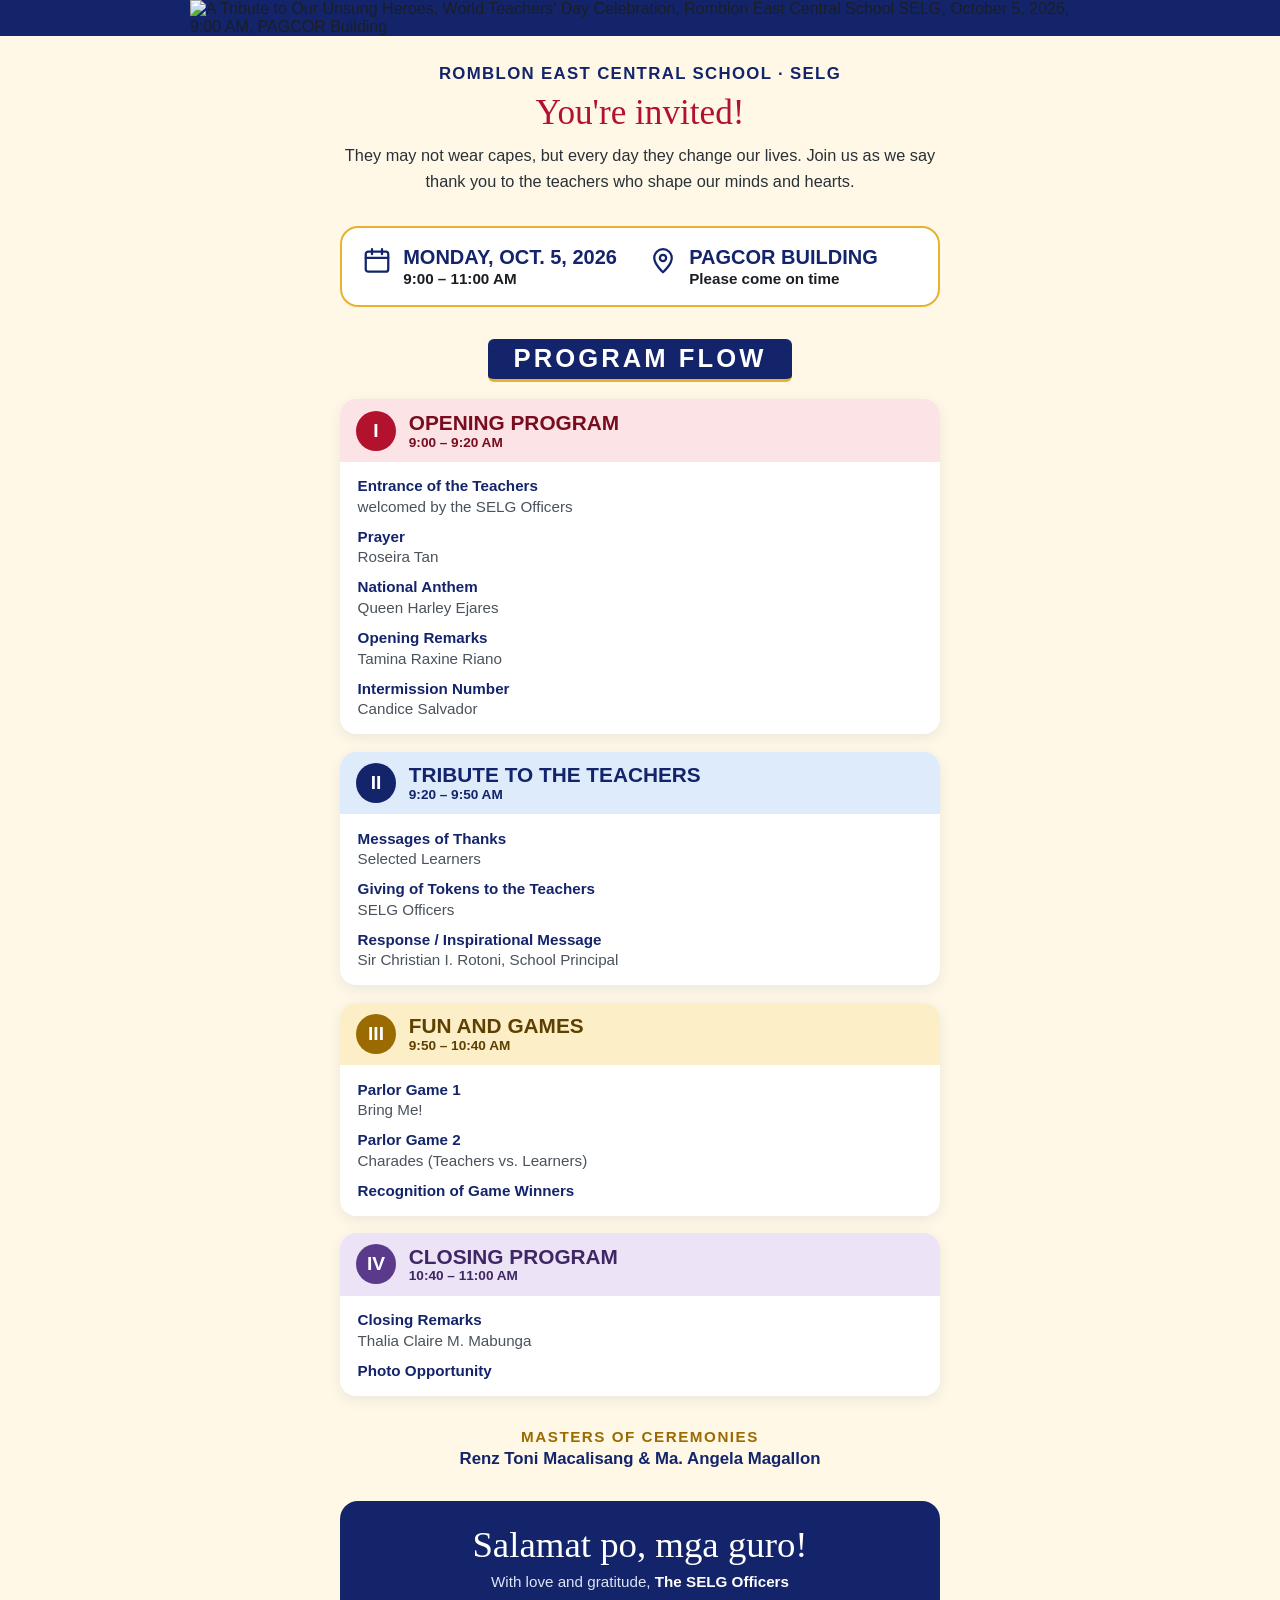
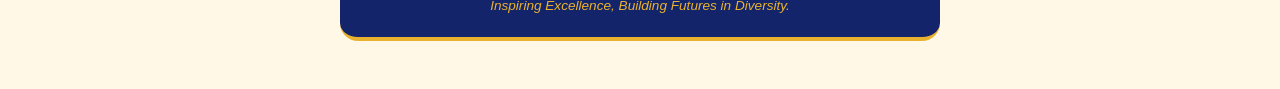
==== index.html @ 0dcb889b "Add files via upload" ====
<!DOCTYPE html>
<html lang="en">
<head>
<meta charset="utf-8">
<meta name="viewport" content="width=device-width, initial-scale=1">
<title>Teachers' Day Online Invitation</title>
<meta name="description" content="World Teachers' Day Celebration – Romblon East Central School SELG, October 5, 2026, 9:00 AM, PAGCOR Building.">
<link rel="preconnect" href="https://fonts.googleapis.com">
<style>/* vietnamese */
@font-face {
  font-family: 'Barlow Condensed';
  font-style: normal;
  font-weight: 600;
  font-display: swap;
  src: url(https://fonts.gstatic.com/s/barlowcondensed/v13/HTxwL3I-JCGChYJ8VI-L6OO_au7B4873z3nWuZEC.woff2) format('woff2');
  unicode-range: U+0102-0103, U+0110-0111, U+0128-0129, U+0168-0169, U+01A0-01A1, U+01AF-01B0, U+0300-0301, U+0303-0304, U+0308-0309, U+0323, U+0329, U+1EA0-1EF9, U+20AB;
}
/* latin-ext */
@font-face {
  font-family: 'Barlow Condensed';
  font-style: normal;
  font-weight: 600;
  font-display: swap;
  src: url(https://fonts.gstatic.com/s/barlowcondensed/v13/HTxwL3I-JCGChYJ8VI-L6OO_au7B4873z3jWuZEC.woff2) format('woff2');
  unicode-range: U+0100-02BA, U+02BD-02C5, U+02C7-02CC, U+02CE-02D7, U+02DD-02FF, U+0304, U+0308, U+0329, U+1D00-1DBF, U+1E00-1E9F, U+1EF2-1EFF, U+2020, U+20A0-20AB, U+20AD-20C0, U+2113, U+2C60-2C7F, U+A720-A7FF;
}
/* latin */
@font-face {
  font-family: 'Barlow Condensed';
  font-style: normal;
  font-weight: 600;
  font-display: swap;
  src: url(https://fonts.gstatic.com/s/barlowcondensed/v13/HTxwL3I-JCGChYJ8VI-L6OO_au7B4873z3bWuQ.woff2) format('woff2');
  unicode-range: U+0000-00FF, U+0131, U+0152-0153, U+02BB-02BC, U+02C6, U+02DA, U+02DC, U+0304, U+0308, U+0329, U+2000-206F, U+20AC, U+2122, U+2191, U+2193, U+2212, U+2215, U+FEFF, U+FFFD;
}
/* vietnamese */
@font-face {
  font-family: 'Barlow Condensed';
  font-style: normal;
  font-weight: 700;
  font-display: swap;
  src: url(https://fonts.gstatic.com/s/barlowcondensed/v13/HTxwL3I-JCGChYJ8VI-L6OO_au7B46r2z3nWuZEC.woff2) format('woff2');
  unicode-range: U+0102-0103, U+0110-0111, U+0128-0129, U+0168-0169, U+01A0-01A1, U+01AF-01B0, U+0300-0301, U+0303-0304, U+0308-0309, U+0323, U+0329, U+1EA0-1EF9, U+20AB;
}
/* latin-ext */
@font-face {
  font-family: 'Barlow Condensed';
  font-style: normal;
  font-weight: 700;
  font-display: swap;
  src: url(https://fonts.gstatic.com/s/barlowcondensed/v13/HTxwL3I-JCGChYJ8VI-L6OO_au7B46r2z3jWuZEC.woff2) format('woff2');
  unicode-range: U+0100-02BA, U+02BD-02C5, U+02C7-02CC, U+02CE-02D7, U+02DD-02FF, U+0304, U+0308, U+0329, U+1D00-1DBF, U+1E00-1E9F, U+1EF2-1EFF, U+2020, U+20A0-20AB, U+20AD-20C0, U+2113, U+2C60-2C7F, U+A720-A7FF;
}
/* latin */
@font-face {
  font-family: 'Barlow Condensed';
  font-style: normal;
  font-weight: 700;
  font-display: swap;
  src: url("assets/fonts/barlow-condensed-latin.woff2") format('woff2');
  unicode-range: U+0000-00FF, U+0131, U+0152-0153, U+02BB-02BC, U+02C6, U+02DA, U+02DC, U+0304, U+0308, U+0329, U+2000-206F, U+20AC, U+2122, U+2191, U+2193, U+2212, U+2215, U+FEFF, U+FFFD;
}
/* vietnamese */
@font-face {
  font-family: 'Dancing Script';
  font-style: normal;
  font-weight: 700;
  font-display: swap;
  src: url(https://fonts.gstatic.com/s/dancingscript/v29/If2cXTr6YS-zF4S-kcSWSVi_sxjsohD9F50Ruu7B1i03Rep8ltA.woff2) format('woff2');
  unicode-range: U+0102-0103, U+0110-0111, U+0128-0129, U+0168-0169, U+01A0-01A1, U+01AF-01B0, U+0300-0301, U+0303-0304, U+0308-0309, U+0323, U+0329, U+1EA0-1EF9, U+20AB;
}
/* latin-ext */
@font-face {
  font-family: 'Dancing Script';
  font-style: normal;
  font-weight: 700;
  font-display: swap;
  src: url(https://fonts.gstatic.com/s/dancingscript/v29/If2cXTr6YS-zF4S-kcSWSVi_sxjsohD9F50Ruu7B1i03ROp8ltA.woff2) format('woff2');
  unicode-range: U+0100-02BA, U+02BD-02C5, U+02C7-02CC, U+02CE-02D7, U+02DD-02FF, U+0304, U+0308, U+0329, U+1D00-1DBF, U+1E00-1E9F, U+1EF2-1EFF, U+2020, U+20A0-20AB, U+20AD-20C0, U+2113, U+2C60-2C7F, U+A720-A7FF;
}
/* latin */
@font-face {
  font-family: 'Dancing Script';
  font-style: normal;
  font-weight: 700;
  font-display: swap;
  src: url("assets/fonts/dancing-script-latin.woff2") format('woff2');
  unicode-range: U+0000-00FF, U+0131, U+0152-0153, U+02BB-02BC, U+02C6, U+02DA, U+02DC, U+0304, U+0308, U+0329, U+2000-206F, U+20AC, U+2122, U+2191, U+2193, U+2212, U+2215, U+FEFF, U+FFFD;
}
/* latin-ext */
@font-face {
  font-family: 'Figtree';
  font-style: normal;
  font-weight: 400;
  font-display: swap;
  src: url("assets/fonts/figtree-latin-ext.woff2") format('woff2');
  unicode-range: U+0100-02BA, U+02BD-02C5, U+02C7-02CC, U+02CE-02D7, U+02DD-02FF, U+0304, U+0308, U+0329, U+1D00-1DBF, U+1E00-1E9F, U+1EF2-1EFF, U+2020, U+20A0-20AB, U+20AD-20C0, U+2113, U+2C60-2C7F, U+A720-A7FF;
}
/* latin */
@font-face {
  font-family: 'Figtree';
  font-style: normal;
  font-weight: 400;
  font-display: swap;
  src: url("assets/fonts/figtree-latin.woff2") format('woff2');
  unicode-range: U+0000-00FF, U+0131, U+0152-0153, U+02BB-02BC, U+02C6, U+02DA, U+02DC, U+0304, U+0308, U+0329, U+2000-206F, U+20AC, U+2122, U+2191, U+2193, U+2212, U+2215, U+FEFF, U+FFFD;
}
/* latin-ext */
@font-face {
  font-family: 'Figtree';
  font-style: normal;
  font-weight: 500;
  font-display: swap;
  src: url("assets/fonts/figtree-latin-ext.woff2") format('woff2');
  unicode-range: U+0100-02BA, U+02BD-02C5, U+02C7-02CC, U+02CE-02D7, U+02DD-02FF, U+0304, U+0308, U+0329, U+1D00-1DBF, U+1E00-1E9F, U+1EF2-1EFF, U+2020, U+20A0-20AB, U+20AD-20C0, U+2113, U+2C60-2C7F, U+A720-A7FF;
}
/* latin */
@font-face {
  font-family: 'Figtree';
  font-style: normal;
  font-weight: 500;
  font-display: swap;
  src: url("assets/fonts/figtree-latin.woff2") format('woff2');
  unicode-range: U+0000-00FF, U+0131, U+0152-0153, U+02BB-02BC, U+02C6, U+02DA, U+02DC, U+0304, U+0308, U+0329, U+2000-206F, U+20AC, U+2122, U+2191, U+2193, U+2212, U+2215, U+FEFF, U+FFFD;
}
/* latin-ext */
@font-face {
  font-family: 'Figtree';
  font-style: normal;
  font-weight: 600;
  font-display: swap;
  src: url("assets/fonts/figtree-latin-ext.woff2") format('woff2');
  unicode-range: U+0100-02BA, U+02BD-02C5, U+02C7-02CC, U+02CE-02D7, U+02DD-02FF, U+0304, U+0308, U+0329, U+1D00-1DBF, U+1E00-1E9F, U+1EF2-1EFF, U+2020, U+20A0-20AB, U+20AD-20C0, U+2113, U+2C60-2C7F, U+A720-A7FF;
}
/* latin */
@font-face {
  font-family: 'Figtree';
  font-style: normal;
  font-weight: 600;
  font-display: swap;
  src: url("assets/fonts/figtree-latin.woff2") format('woff2');
  unicode-range: U+0000-00FF, U+0131, U+0152-0153, U+02BB-02BC, U+02C6, U+02DA, U+02DC, U+0304, U+0308, U+0329, U+2000-206F, U+20AC, U+2122, U+2191, U+2193, U+2212, U+2215, U+FEFF, U+FFFD;
}
/* latin-ext */
@font-face {
  font-family: 'Figtree';
  font-style: normal;
  font-weight: 700;
  font-display: swap;
  src: url("assets/fonts/figtree-latin-ext.woff2") format('woff2');
  unicode-range: U+0100-02BA, U+02BD-02C5, U+02C7-02CC, U+02CE-02D7, U+02DD-02FF, U+0304, U+0308, U+0329, U+1D00-1DBF, U+1E00-1E9F, U+1EF2-1EFF, U+2020, U+20A0-20AB, U+20AD-20C0, U+2113, U+2C60-2C7F, U+A720-A7FF;
}
/* latin */
@font-face {
  font-family: 'Figtree';
  font-style: normal;
  font-weight: 700;
  font-display: swap;
  src: url("assets/fonts/figtree-latin.woff2") format('woff2');
  unicode-range: U+0000-00FF, U+0131, U+0152-0153, U+02BB-02BC, U+02C6, U+02DA, U+02DC, U+0304, U+0308, U+0329, U+2000-206F, U+20AC, U+2122, U+2191, U+2193, U+2212, U+2215, U+FEFF, U+FFFD;
}
</style>
<style>
body{margin:0;background:#FFF8E7}
a{color:#13246B}a:hover{color:#0B1745}
</style>
</head>
<body>
<div style="min-height: 100vh; background: #FFF8E7; font-family: 'Figtree', 'Helvetica Neue', sans-serif; color: #1B1F24">

<div style="background: #13246B">
<img src="assets/invitation.jpg" alt="A Tribute to Our Unsung Heroes, World Teachers' Day Celebration, Romblon East Central School SELG, October 5, 2026, 9:00 AM, PAGCOR Building" style="display: block; width: 100%; max-width: 900px; margin: 0 auto; height: auto">
</div>

<main style="max-width: 600px; margin: 0 auto; padding: 1.75rem 1.25rem 3rem; display: flex; flex-direction: column; gap: 2rem">

<section style="text-align: center; display: flex; flex-direction: column; gap: 0.6rem">
<div style="font-family: 'Barlow Condensed', 'Arial Narrow', sans-serif; font-weight: 700; font-size: 1.05rem; letter-spacing: 0.08em; text-transform: uppercase; color: #13246B">Romblon East Central School · SELG</div>
<div style="font-family: 'Dancing Script', cursive; font-size: 2.2rem; line-height: 1.1; color: #B3122E">You're invited!</div>
<p style="margin: 0; font-size: 1.02rem; line-height: 1.6; color: #2A3038; text-wrap: pretty">They may not wear capes, but every day they change our lives. Join us as we say thank you to the teachers who shape our minds and hearts.</p>
</section>

<section style="background: #FFFFFF; border: 2px solid #E9B22E; border-radius: 18px; padding: 1.1rem 1.25rem; display: grid; grid-template-columns: repeat(2, minmax(0, 1fr)); gap: 1rem">
<div style="display: flex; gap: 0.7rem; align-items: flex-start">
<svg width="30" height="30" viewBox="0 0 24 24" fill="none" stroke="#13246B" stroke-width="1.8" stroke-linecap="round" stroke-linejoin="round" aria-hidden="true" style="flex-shrink: 0"><rect x="3" y="4.5" width="18" height="16" rx="2"></rect><path d="M3 9.5h18M8 2.5v4M16 2.5v4"></path></svg>
<div style="display: flex; flex-direction: column; gap: 0.15rem">
<div style="font-family: 'Barlow Condensed', 'Arial Narrow', sans-serif; font-weight: 700; font-size: 1.25rem; line-height: 1.1; color: #13246B">MONDAY, OCT. 5, 2026</div>
<div style="font-size: 0.95rem; font-weight: 600">9:00 – 11:00 AM</div>
</div>
</div>
<div style="display: flex; gap: 0.7rem; align-items: flex-start">
<svg width="30" height="30" viewBox="0 0 24 24" fill="none" stroke="#13246B" stroke-width="1.8" stroke-linecap="round" stroke-linejoin="round" aria-hidden="true" style="flex-shrink: 0"><path d="M12 21s-7-6.2-7-11.5a7 7 0 0 1 14 0C19 14.8 12 21 12 21z"></path><circle cx="12" cy="9.5" r="2.5"></circle></svg>
<div style="display: flex; flex-direction: column; gap: 0.15rem">
<div style="font-family: 'Barlow Condensed', 'Arial Narrow', sans-serif; font-weight: 700; font-size: 1.25rem; line-height: 1.1; color: #13246B">PAGCOR BUILDING</div>
<div style="font-size: 0.95rem; font-weight: 600">Please come on time</div>
</div>
</div>
</section>

<section style="display: flex; flex-direction: column; gap: 1.1rem">
<div style="align-self: center; background: #13246B; color: #FFFFFF; font-family: 'Barlow Condensed', 'Arial Narrow', sans-serif; font-weight: 700; font-size: 1.6rem; letter-spacing: 0.12em; padding: 0.35rem 1.6rem; border-radius: 6px; border-bottom: 3px solid #E9B22E">PROGRAM FLOW</div>

<div style="background: #FFFFFF; border-radius: 16px; overflow: hidden; box-shadow: 0 4px 14px rgba(19, 36, 107, 0.08)">
<div style="background: #FBE3E6; display: flex; align-items: center; gap: 0.8rem; padding: 0.7rem 1rem">
<div style="width: 40px; height: 40px; border-radius: 50%; background: #B3122E; color: #FFFFFF; display: flex; align-items: center; justify-content: center; font-family: 'Barlow Condensed', 'Arial Narrow', sans-serif; font-weight: 700; font-size: 1.2rem; flex-shrink: 0">I</div>
<div style="display: flex; flex-direction: column">
<div style="font-family: 'Barlow Condensed', 'Arial Narrow', sans-serif; font-weight: 700; font-size: 1.3rem; line-height: 1.1; color: #7A0C1F">OPENING PROGRAM</div>
<div style="font-size: 0.85rem; font-weight: 700; color: #7A0C1F">9:00 – 9:20 AM</div>
</div>
</div>
<div style="padding: 0.9rem 1.1rem; display: flex; flex-direction: column; gap: 0.6rem; font-size: 0.95rem; line-height: 1.35">
<div><strong style="color: #13246B">Entrance of the Teachers</strong><br><span style="color: #4A525C">welcomed by the SELG Officers</span></div>
<div><strong style="color: #13246B">Prayer</strong><br><span style="color: #4A525C">Roseira Tan</span></div>
<div><strong style="color: #13246B">National Anthem</strong><br><span style="color: #4A525C">Queen Harley Ejares</span></div>
<div><strong style="color: #13246B">Opening Remarks</strong><br><span style="color: #4A525C">Tamina Raxine Riano</span></div>
<div><strong style="color: #13246B">Intermission Number</strong><br><span style="color: #4A525C">Candice Salvador</span></div>
</div>
</div>

<div style="background: #FFFFFF; border-radius: 16px; overflow: hidden; box-shadow: 0 4px 14px rgba(19, 36, 107, 0.08)">
<div style="background: #DDEBFA; display: flex; align-items: center; gap: 0.8rem; padding: 0.7rem 1rem">
<div style="width: 40px; height: 40px; border-radius: 50%; background: #13246B; color: #FFFFFF; display: flex; align-items: center; justify-content: center; font-family: 'Barlow Condensed', 'Arial Narrow', sans-serif; font-weight: 700; font-size: 1.2rem; flex-shrink: 0">II</div>
<div style="display: flex; flex-direction: column">
<div style="font-family: 'Barlow Condensed', 'Arial Narrow', sans-serif; font-weight: 700; font-size: 1.3rem; line-height: 1.1; color: #13246B">TRIBUTE TO THE TEACHERS</div>
<div style="font-size: 0.85rem; font-weight: 700; color: #13246B">9:20 – 9:50 AM</div>
</div>
</div>
<div style="padding: 0.9rem 1.1rem; display: flex; flex-direction: column; gap: 0.6rem; font-size: 0.95rem; line-height: 1.35">
<div><strong style="color: #13246B">Messages of Thanks</strong><br><span style="color: #4A525C">Selected Learners</span></div>
<div><strong style="color: #13246B">Giving of Tokens to the Teachers</strong><br><span style="color: #4A525C">SELG Officers</span></div>
<div><strong style="color: #13246B">Response / Inspirational Message</strong><br><span style="color: #4A525C">Sir Christian I. Rotoni, School Principal</span></div>
</div>
</div>

<div style="background: #FFFFFF; border-radius: 16px; overflow: hidden; box-shadow: 0 4px 14px rgba(19, 36, 107, 0.08)">
<div style="background: #FCEFC7; display: flex; align-items: center; gap: 0.8rem; padding: 0.7rem 1rem">
<div style="width: 40px; height: 40px; border-radius: 50%; background: #9A6B00; color: #FFFFFF; display: flex; align-items: center; justify-content: center; font-family: 'Barlow Condensed', 'Arial Narrow', sans-serif; font-weight: 700; font-size: 1.2rem; flex-shrink: 0">III</div>
<div style="display: flex; flex-direction: column">
<div style="font-family: 'Barlow Condensed', 'Arial Narrow', sans-serif; font-weight: 700; font-size: 1.3rem; line-height: 1.1; color: #5E4100">FUN AND GAMES</div>
<div style="font-size: 0.85rem; font-weight: 700; color: #5E4100">9:50 – 10:40 AM</div>
</div>
</div>
<div style="padding: 0.9rem 1.1rem; display: flex; flex-direction: column; gap: 0.6rem; font-size: 0.95rem; line-height: 1.35">
<div><strong style="color: #13246B">Parlor Game 1</strong><br><span style="color: #4A525C">Bring Me!</span></div>
<div><strong style="color: #13246B">Parlor Game 2</strong><br><span style="color: #4A525C">Charades (Teachers vs. Learners)</span></div>
<div><strong style="color: #13246B">Recognition of Game Winners</strong></div>
</div>
</div>

<div style="background: #FFFFFF; border-radius: 16px; overflow: hidden; box-shadow: 0 4px 14px rgba(19, 36, 107, 0.08)">
<div style="background: #ECE3F7; display: flex; align-items: center; gap: 0.8rem; padding: 0.7rem 1rem">
<div style="width: 40px; height: 40px; border-radius: 50%; background: #5B3A8C; color: #FFFFFF; display: flex; align-items: center; justify-content: center; font-family: 'Barlow Condensed', 'Arial Narrow', sans-serif; font-weight: 700; font-size: 1.2rem; flex-shrink: 0">IV</div>
<div style="display: flex; flex-direction: column">
<div style="font-family: 'Barlow Condensed', 'Arial Narrow', sans-serif; font-weight: 700; font-size: 1.3rem; line-height: 1.1; color: #3F2766">CLOSING PROGRAM</div>
<div style="font-size: 0.85rem; font-weight: 700; color: #3F2766">10:40 – 11:00 AM</div>
</div>
</div>
<div style="padding: 0.9rem 1.1rem; display: flex; flex-direction: column; gap: 0.6rem; font-size: 0.95rem; line-height: 1.35">
<div><strong style="color: #13246B">Closing Remarks</strong><br><span style="color: #4A525C">Thalia Claire M. Mabunga</span></div>
<div><strong style="color: #13246B">Photo Opportunity</strong></div>
</div>
</div>
</section>

<section style="text-align: center; display: flex; flex-direction: column; gap: 0.25rem">
<div style="font-family: 'Barlow Condensed', 'Arial Narrow', sans-serif; font-weight: 700; font-size: 0.95rem; letter-spacing: 0.1em; color: #9A6B00">MASTERS OF CEREMONIES</div>
<div style="font-size: 1.05rem; font-weight: 600; color: #13246B">Renz Toni Macalisang &amp; Ma. Angela Magallon</div>
</section>

<footer style="background: #13246B; border-radius: 18px; padding: 1.5rem 1.25rem; text-align: center; display: flex; flex-direction: column; gap: 0.5rem; border-bottom: 4px solid #E9B22E">
<div style="font-family: 'Dancing Script', cursive; font-size: 2.3rem; line-height: 1.1; color: #FFFFFF">Salamat po, mga guro!</div>
<div style="font-size: 0.95rem; color: #DCE4F5">With love and gratitude, <strong style="color: #FFFFFF">The SELG Officers</strong></div>
<div style="font-size: 0.85rem; font-style: italic; color: #E9B22E">Inspiring Excellence, Building Futures in Diversity.</div>
</footer>

</main>
</div>
</body>
</html>
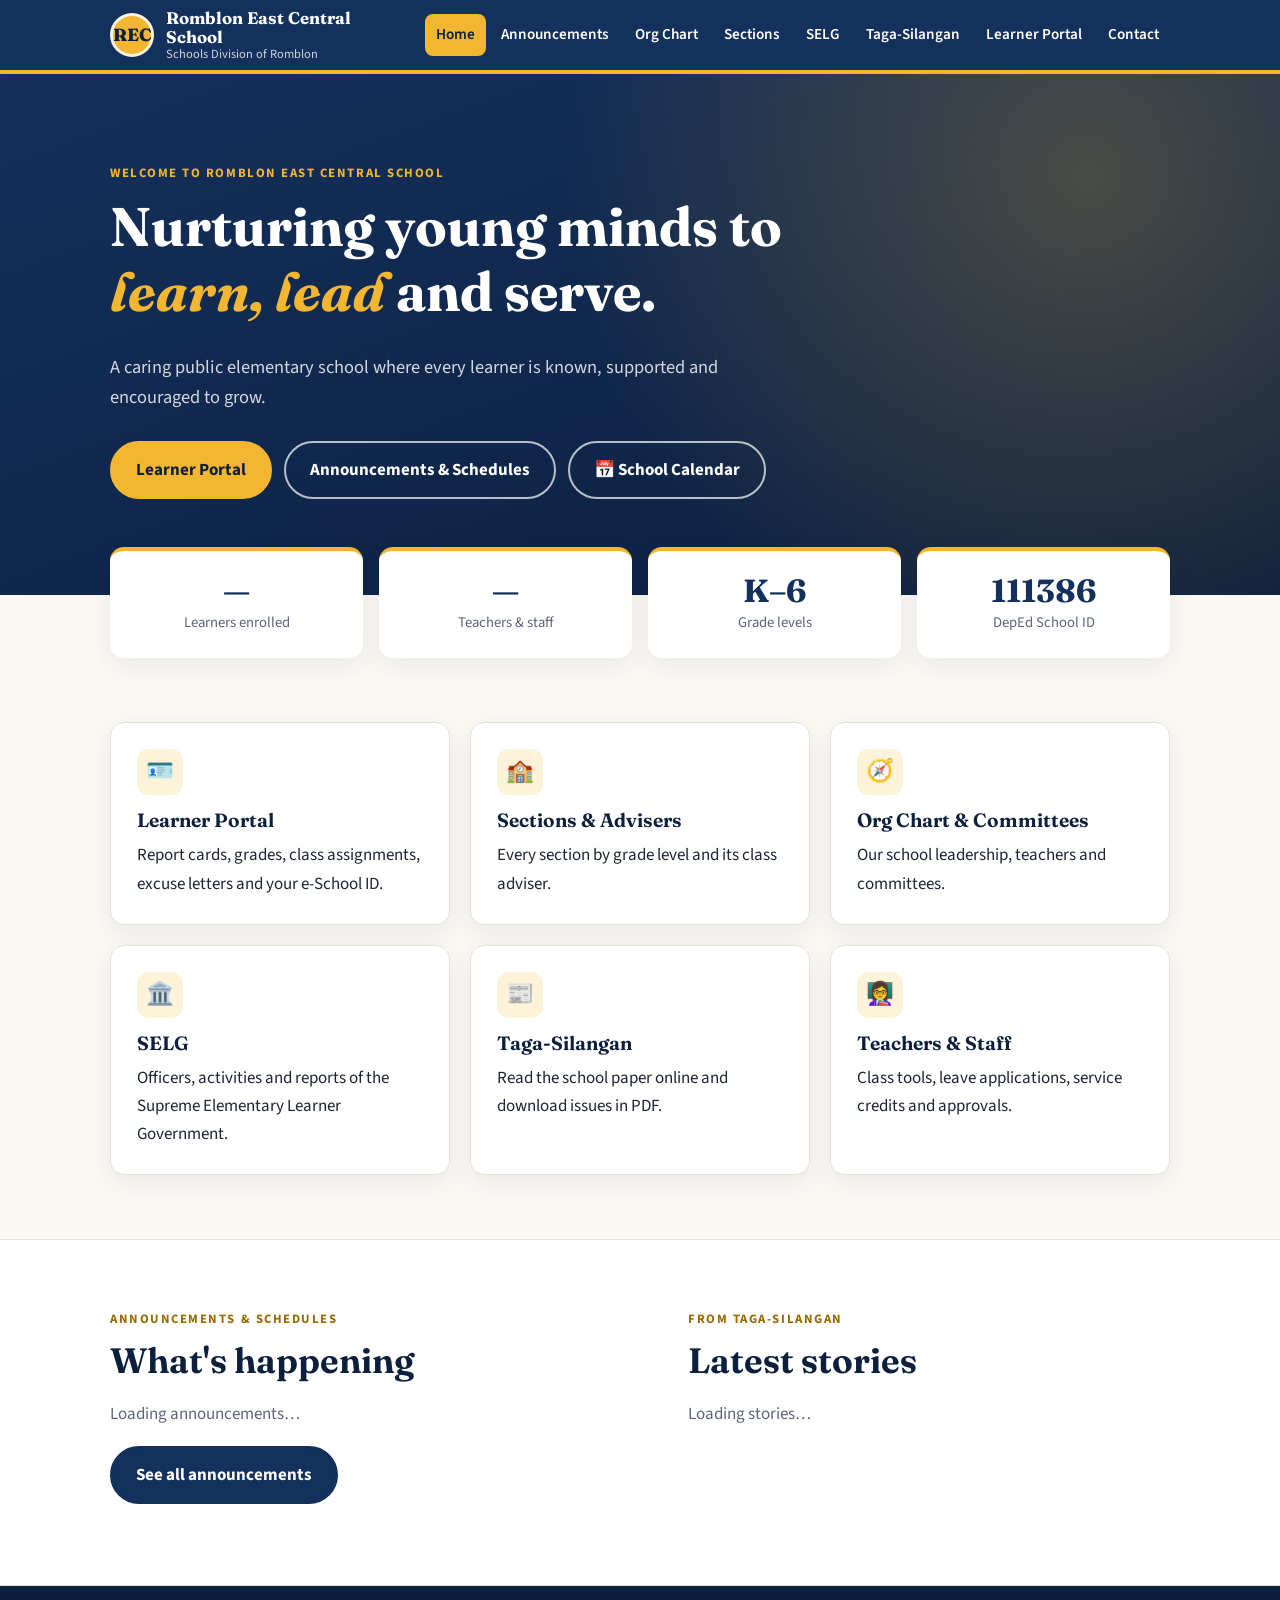
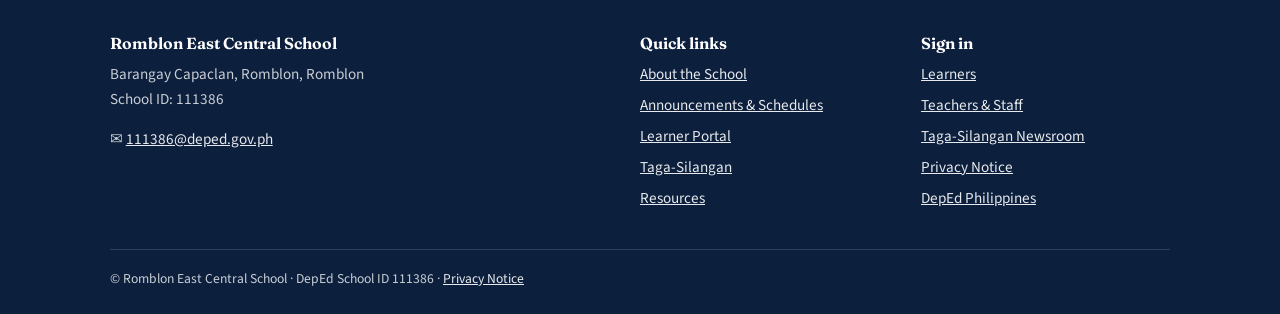
==== commit dd402e15: "Add files via upload" ====
--- a/index.html
+++ b/index.html
@@ -1,279 +1,137 @@
-<!DOCTYPE html>
+<!doctype html>
 <html lang="en">
 <head>
-<meta charset="utf-8">
-<meta name="viewport" content="width=device-width, initial-scale=1">
-<title>Teachers' Day Online Invitation</title>
-<meta name="description" content="World Teachers' Day Celebration – Romblon East Central School SELG, October 5, 2026, 9:00 AM, PAGCOR Building.">
-<link rel="preconnect" href="https://fonts.googleapis.com">
-<style>/* vietnamese */
-@font-face {
-  font-family: 'Barlow Condensed';
-  font-style: normal;
-  font-weight: 600;
-  font-display: swap;
-  src: url(https://fonts.gstatic.com/s/barlowcondensed/v13/HTxwL3I-JCGChYJ8VI-L6OO_au7B4873z3nWuZEC.woff2) format('woff2');
-  unicode-range: U+0102-0103, U+0110-0111, U+0128-0129, U+0168-0169, U+01A0-01A1, U+01AF-01B0, U+0300-0301, U+0303-0304, U+0308-0309, U+0323, U+0329, U+1EA0-1EF9, U+20AB;
-}
-/* latin-ext */
-@font-face {
-  font-family: 'Barlow Condensed';
-  font-style: normal;
-  font-weight: 600;
-  font-display: swap;
-  src: url(https://fonts.gstatic.com/s/barlowcondensed/v13/HTxwL3I-JCGChYJ8VI-L6OO_au7B4873z3jWuZEC.woff2) format('woff2');
-  unicode-range: U+0100-02BA, U+02BD-02C5, U+02C7-02CC, U+02CE-02D7, U+02DD-02FF, U+0304, U+0308, U+0329, U+1D00-1DBF, U+1E00-1E9F, U+1EF2-1EFF, U+2020, U+20A0-20AB, U+20AD-20C0, U+2113, U+2C60-2C7F, U+A720-A7FF;
-}
-/* latin */
-@font-face {
-  font-family: 'Barlow Condensed';
-  font-style: normal;
-  font-weight: 600;
-  font-display: swap;
-  src: url(https://fonts.gstatic.com/s/barlowcondensed/v13/HTxwL3I-JCGChYJ8VI-L6OO_au7B4873z3bWuQ.woff2) format('woff2');
-  unicode-range: U+0000-00FF, U+0131, U+0152-0153, U+02BB-02BC, U+02C6, U+02DA, U+02DC, U+0304, U+0308, U+0329, U+2000-206F, U+20AC, U+2122, U+2191, U+2193, U+2212, U+2215, U+FEFF, U+FFFD;
-}
-/* vietnamese */
-@font-face {
-  font-family: 'Barlow Condensed';
-  font-style: normal;
-  font-weight: 700;
-  font-display: swap;
-  src: url(https://fonts.gstatic.com/s/barlowcondensed/v13/HTxwL3I-JCGChYJ8VI-L6OO_au7B46r2z3nWuZEC.woff2) format('woff2');
-  unicode-range: U+0102-0103, U+0110-0111, U+0128-0129, U+0168-0169, U+01A0-01A1, U+01AF-01B0, U+0300-0301, U+0303-0304, U+0308-0309, U+0323, U+0329, U+1EA0-1EF9, U+20AB;
-}
-/* latin-ext */
-@font-face {
-  font-family: 'Barlow Condensed';
-  font-style: normal;
-  font-weight: 700;
-  font-display: swap;
-  src: url(https://fonts.gstatic.com/s/barlowcondensed/v13/HTxwL3I-JCGChYJ8VI-L6OO_au7B46r2z3jWuZEC.woff2) format('woff2');
-  unicode-range: U+0100-02BA, U+02BD-02C5, U+02C7-02CC, U+02CE-02D7, U+02DD-02FF, U+0304, U+0308, U+0329, U+1D00-1DBF, U+1E00-1E9F, U+1EF2-1EFF, U+2020, U+20A0-20AB, U+20AD-20C0, U+2113, U+2C60-2C7F, U+A720-A7FF;
-}
-/* latin */
-@font-face {
-  font-family: 'Barlow Condensed';
-  font-style: normal;
-  font-weight: 700;
-  font-display: swap;
-  src: url("assets/fonts/barlow-condensed-latin.woff2") format('woff2');
-  unicode-range: U+0000-00FF, U+0131, U+0152-0153, U+02BB-02BC, U+02C6, U+02DA, U+02DC, U+0304, U+0308, U+0329, U+2000-206F, U+20AC, U+2122, U+2191, U+2193, U+2212, U+2215, U+FEFF, U+FFFD;
-}
-/* vietnamese */
-@font-face {
-  font-family: 'Dancing Script';
-  font-style: normal;
-  font-weight: 700;
-  font-display: swap;
-  src: url(https://fonts.gstatic.com/s/dancingscript/v29/If2cXTr6YS-zF4S-kcSWSVi_sxjsohD9F50Ruu7B1i03Rep8ltA.woff2) format('woff2');
-  unicode-range: U+0102-0103, U+0110-0111, U+0128-0129, U+0168-0169, U+01A0-01A1, U+01AF-01B0, U+0300-0301, U+0303-0304, U+0308-0309, U+0323, U+0329, U+1EA0-1EF9, U+20AB;
-}
-/* latin-ext */
-@font-face {
-  font-family: 'Dancing Script';
-  font-style: normal;
-  font-weight: 700;
-  font-display: swap;
-  src: url(https://fonts.gstatic.com/s/dancingscript/v29/If2cXTr6YS-zF4S-kcSWSVi_sxjsohD9F50Ruu7B1i03ROp8ltA.woff2) format('woff2');
-  unicode-range: U+0100-02BA, U+02BD-02C5, U+02C7-02CC, U+02CE-02D7, U+02DD-02FF, U+0304, U+0308, U+0329, U+1D00-1DBF, U+1E00-1E9F, U+1EF2-1EFF, U+2020, U+20A0-20AB, U+20AD-20C0, U+2113, U+2C60-2C7F, U+A720-A7FF;
-}
-/* latin */
-@font-face {
-  font-family: 'Dancing Script';
-  font-style: normal;
-  font-weight: 700;
-  font-display: swap;
-  src: url("assets/fonts/dancing-script-latin.woff2") format('woff2');
-  unicode-range: U+0000-00FF, U+0131, U+0152-0153, U+02BB-02BC, U+02C6, U+02DA, U+02DC, U+0304, U+0308, U+0329, U+2000-206F, U+20AC, U+2122, U+2191, U+2193, U+2212, U+2215, U+FEFF, U+FFFD;
-}
-/* latin-ext */
-@font-face {
-  font-family: 'Figtree';
-  font-style: normal;
-  font-weight: 400;
-  font-display: swap;
-  src: url("assets/fonts/figtree-latin-ext.woff2") format('woff2');
-  unicode-range: U+0100-02BA, U+02BD-02C5, U+02C7-02CC, U+02CE-02D7, U+02DD-02FF, U+0304, U+0308, U+0329, U+1D00-1DBF, U+1E00-1E9F, U+1EF2-1EFF, U+2020, U+20A0-20AB, U+20AD-20C0, U+2113, U+2C60-2C7F, U+A720-A7FF;
-}
-/* latin */
-@font-face {
-  font-family: 'Figtree';
-  font-style: normal;
-  font-weight: 400;
-  font-display: swap;
-  src: url("assets/fonts/figtree-latin.woff2") format('woff2');
-  unicode-range: U+0000-00FF, U+0131, U+0152-0153, U+02BB-02BC, U+02C6, U+02DA, U+02DC, U+0304, U+0308, U+0329, U+2000-206F, U+20AC, U+2122, U+2191, U+2193, U+2212, U+2215, U+FEFF, U+FFFD;
-}
-/* latin-ext */
-@font-face {
-  font-family: 'Figtree';
-  font-style: normal;
-  font-weight: 500;
-  font-display: swap;
-  src: url("assets/fonts/figtree-latin-ext.woff2") format('woff2');
-  unicode-range: U+0100-02BA, U+02BD-02C5, U+02C7-02CC, U+02CE-02D7, U+02DD-02FF, U+0304, U+0308, U+0329, U+1D00-1DBF, U+1E00-1E9F, U+1EF2-1EFF, U+2020, U+20A0-20AB, U+20AD-20C0, U+2113, U+2C60-2C7F, U+A720-A7FF;
-}
-/* latin */
-@font-face {
-  font-family: 'Figtree';
-  font-style: normal;
-  font-weight: 500;
-  font-display: swap;
-  src: url("assets/fonts/figtree-latin.woff2") format('woff2');
-  unicode-range: U+0000-00FF, U+0131, U+0152-0153, U+02BB-02BC, U+02C6, U+02DA, U+02DC, U+0304, U+0308, U+0329, U+2000-206F, U+20AC, U+2122, U+2191, U+2193, U+2212, U+2215, U+FEFF, U+FFFD;
-}
-/* latin-ext */
-@font-face {
-  font-family: 'Figtree';
-  font-style: normal;
-  font-weight: 600;
-  font-display: swap;
-  src: url("assets/fonts/figtree-latin-ext.woff2") format('woff2');
-  unicode-range: U+0100-02BA, U+02BD-02C5, U+02C7-02CC, U+02CE-02D7, U+02DD-02FF, U+0304, U+0308, U+0329, U+1D00-1DBF, U+1E00-1E9F, U+1EF2-1EFF, U+2020, U+20A0-20AB, U+20AD-20C0, U+2113, U+2C60-2C7F, U+A720-A7FF;
-}
-/* latin */
-@font-face {
-  font-family: 'Figtree';
-  font-style: normal;
-  font-weight: 600;
-  font-display: swap;
-  src: url("assets/fonts/figtree-latin.woff2") format('woff2');
-  unicode-range: U+0000-00FF, U+0131, U+0152-0153, U+02BB-02BC, U+02C6, U+02DA, U+02DC, U+0304, U+0308, U+0329, U+2000-206F, U+20AC, U+2122, U+2191, U+2193, U+2212, U+2215, U+FEFF, U+FFFD;
-}
-/* latin-ext */
-@font-face {
-  font-family: 'Figtree';
-  font-style: normal;
-  font-weight: 700;
-  font-display: swap;
-  src: url("assets/fonts/figtree-latin-ext.woff2") format('woff2');
-  unicode-range: U+0100-02BA, U+02BD-02C5, U+02C7-02CC, U+02CE-02D7, U+02DD-02FF, U+0304, U+0308, U+0329, U+1D00-1DBF, U+1E00-1E9F, U+1EF2-1EFF, U+2020, U+20A0-20AB, U+20AD-20C0, U+2113, U+2C60-2C7F, U+A720-A7FF;
-}
-/* latin */
-@font-face {
-  font-family: 'Figtree';
-  font-style: normal;
-  font-weight: 700;
-  font-display: swap;
-  src: url("assets/fonts/figtree-latin.woff2") format('woff2');
-  unicode-range: U+0000-00FF, U+0131, U+0152-0153, U+02BB-02BC, U+02C6, U+02DA, U+02DC, U+0304, U+0308, U+0329, U+2000-206F, U+20AC, U+2122, U+2191, U+2193, U+2212, U+2215, U+FEFF, U+FFFD;
-}
-</style>
-<style>
-body{margin:0;background:#FFF8E7}
-a{color:#13246B}a:hover{color:#0B1745}
-</style>
+  <meta charset="utf-8">
+  <meta name="viewport" content="width=device-width, initial-scale=1">
+  <title>Home · Romblon East Central School</title>
+  <meta name="description" content="Official website of Romblon East Central School, Barangay Capaclan, Romblon, Romblon. DepEd School ID 111386.">
+  <link rel="preconnect" href="https://fonts.googleapis.com">
+  <link rel="preconnect" href="https://fonts.gstatic.com" crossorigin>
+  <link href="https://fonts.googleapis.com/css2?family=Fraunces:ital,opsz,wght@0,9..144,600;0,9..144,700;0,9..144,800;1,9..144,600&family=Source+Sans+3:wght@400;600;700&display=swap" rel="stylesheet">
+  <link rel="stylesheet" href="style.css">
+  <link rel="manifest" href="manifest.webmanifest">
+  <meta name="theme-color" content="#14305c">
+  <link rel="apple-touch-icon" href="images/icon-192.png">
 </head>
 <body>
-<div style="min-height: 100vh; background: #FFF8E7; font-family: 'Figtree', 'Helvetica Neue', sans-serif; color: #1B1F24">
+  <header class="site-header">
+    <div class="wrap">
+      <a class="brand" href="index.html">
+        <span class="seal" data-s="schoolShort">REC</span>
+        <span class="brand-name"><span data-s="schoolName">Romblon East Central School</span><small data-s="division">Schools Division of Romblon</small></span>
+      </a>
+      <button class="menu-btn" aria-expanded="false" aria-label="Open menu">☰ Menu</button>
+      <nav class="nav" aria-label="Main">
+        <ul>
+          <li><a href="index.html" aria-current="page">Home</a></li>
+          <li><a href="announcements.html">Announcements</a></li>
+          <li><a href="organization.html">Org Chart</a></li>
+          <li><a href="sections.html">Sections</a></li>
+          <li><a href="selg.html">SELG</a></li>
+          <li><a href="newspaper.html">Taga-Silangan</a></li>
+          <li><a href="portal.html">Learner Portal</a></li>
+          <li><a href="contact.html">Contact</a></li>
+        </ul>
+      </nav>
+    </div>
+  </header>
 
-<div style="background: #13246B">
-<img src="assets/invitation.jpg" alt="A Tribute to Our Unsung Heroes, World Teachers' Day Celebration, Romblon East Central School SELG, October 5, 2026, 9:00 AM, PAGCOR Building" style="display: block; width: 100%; max-width: 900px; margin: 0 auto; height: auto">
-</div>
+  <main>
+    <section class="hero">
+      <div class="wrap">
+        <span class="eyebrow" style="color:var(--gold)" data-s="heroEyebrow">Welcome to Romblon East Central School</span>
+        <h1 data-s-em="heroTitle">Nurturing young minds to <em>learn, lead</em> and serve.</h1>
+        <p class="lead" data-s="heroText">A caring public elementary school where every learner is known, supported and encouraged to grow.</p>
+        <div class="btn-row">
+          <a class="btn" href="portal.html">Learner Portal</a>
+          <a class="btn outline" href="announcements.html">Announcements &amp; Schedules</a>
+          <a class="btn outline" href="announcements.html#calendar">📅 School Calendar</a>
+        </div>
+      </div>
+    </section>
 
-<main style="max-width: 600px; margin: 0 auto; padding: 1.75rem 1.25rem 3rem; display: flex; flex-direction: column; gap: 2rem">
+    <div class="wrap">
+      <div class="stats">
+        <div class="stat"><strong data-s="statLearners">—</strong><span>Learners enrolled</span></div>
+        <div class="stat"><strong data-s="statTeachers">—</strong><span>Teachers &amp; staff</span></div>
+        <div class="stat"><strong data-s="statGrades">K–6</strong><span>Grade levels</span></div>
+        <div class="stat"><strong data-s="schoolId">111386</strong><span>DepEd School ID</span></div>
+      </div>
+    </div>
 
-<section style="text-align: center; display: flex; flex-direction: column; gap: 0.6rem">
-<div style="font-family: 'Barlow Condensed', 'Arial Narrow', sans-serif; font-weight: 700; font-size: 1.05rem; letter-spacing: 0.08em; text-transform: uppercase; color: #13246B">Romblon East Central School · SELG</div>
-<div style="font-family: 'Dancing Script', cursive; font-size: 2.2rem; line-height: 1.1; color: #B3122E">You're invited!</div>
-<p style="margin: 0; font-size: 1.02rem; line-height: 1.6; color: #2A3038; text-wrap: pretty">They may not wear capes, but every day they change our lives. Join us as we say thank you to the teachers who shape our minds and hearts.</p>
-</section>
+    <section class="section">
+      <div class="wrap">
+        <div class="grid grid-3">
+          <a class="card link-card" href="portal.html"><div class="icon">🪪</div><h3>Learner Portal</h3><p>Report cards, grades, class assignments, excuse letters and your e-School ID.</p></a>
+          <a class="card link-card" href="sections.html"><div class="icon">🏫</div><h3>Sections &amp; Advisers</h3><p>Every section by grade level and its class adviser.</p></a>
+          <a class="card link-card" href="organization.html"><div class="icon">🧭</div><h3>Org Chart &amp; Committees</h3><p>Our school leadership, teachers and committees.</p></a>
+          <a class="card link-card" href="selg.html"><div class="icon">🏛️</div><h3>SELG</h3><p>Officers, activities and reports of the Supreme Elementary Learner Government.</p></a>
+          <a class="card link-card" href="newspaper.html"><div class="icon">📰</div><h3>Taga-Silangan</h3><p>Read the school paper online and download issues in PDF.</p></a>
+          <a class="card link-card" href="admin.html"><div class="icon">👩‍🏫</div><h3>Teachers &amp; Staff</h3><p>Class tools, leave applications, service credits and approvals.</p></a>
+        </div>
+      </div>
+    </section>
 
-<section style="background: #FFFFFF; border: 2px solid #E9B22E; border-radius: 18px; padding: 1.1rem 1.25rem; display: grid; grid-template-columns: repeat(2, minmax(0, 1fr)); gap: 1rem">
-<div style="display: flex; gap: 0.7rem; align-items: flex-start">
-<svg width="30" height="30" viewBox="0 0 24 24" fill="none" stroke="#13246B" stroke-width="1.8" stroke-linecap="round" stroke-linejoin="round" aria-hidden="true" style="flex-shrink: 0"><rect x="3" y="4.5" width="18" height="16" rx="2"></rect><path d="M3 9.5h18M8 2.5v4M16 2.5v4"></path></svg>
-<div style="display: flex; flex-direction: column; gap: 0.15rem">
-<div style="font-family: 'Barlow Condensed', 'Arial Narrow', sans-serif; font-weight: 700; font-size: 1.25rem; line-height: 1.1; color: #13246B">MONDAY, OCT. 5, 2026</div>
-<div style="font-size: 0.95rem; font-weight: 600">9:00 – 11:00 AM</div>
-</div>
-</div>
-<div style="display: flex; gap: 0.7rem; align-items: flex-start">
-<svg width="30" height="30" viewBox="0 0 24 24" fill="none" stroke="#13246B" stroke-width="1.8" stroke-linecap="round" stroke-linejoin="round" aria-hidden="true" style="flex-shrink: 0"><path d="M12 21s-7-6.2-7-11.5a7 7 0 0 1 14 0C19 14.8 12 21 12 21z"></path><circle cx="12" cy="9.5" r="2.5"></circle></svg>
-<div style="display: flex; flex-direction: column; gap: 0.15rem">
-<div style="font-family: 'Barlow Condensed', 'Arial Narrow', sans-serif; font-weight: 700; font-size: 1.25rem; line-height: 1.1; color: #13246B">PAGCOR BUILDING</div>
-<div style="font-size: 0.95rem; font-weight: 600">Please come on time</div>
-</div>
-</div>
-</section>
+    <section class="section alt">
+      <div class="wrap">
+        <div class="split" style="align-items:start">
+          <div>
+            <span class="eyebrow">Announcements &amp; Schedules</span>
+            <h2>What's happening</h2>
+            <div id="home-ann"><p class="loading">Loading announcements…</p></div>
+            <p style="margin-top:18px"><a class="btn navy" href="announcements.html">See all announcements</a></p>
+          </div>
+          <div>
+            <span class="eyebrow">From Taga-Silangan</span>
+            <h2>Latest stories</h2>
+            <div id="home-news" class="grid"><p class="loading">Loading stories…</p></div>
+          </div>
+        </div>
+      </div>
+    </section>
+  </main>
 
-<section style="display: flex; flex-direction: column; gap: 1.1rem">
-<div style="align-self: center; background: #13246B; color: #FFFFFF; font-family: 'Barlow Condensed', 'Arial Narrow', sans-serif; font-weight: 700; font-size: 1.6rem; letter-spacing: 0.12em; padding: 0.35rem 1.6rem; border-radius: 6px; border-bottom: 3px solid #E9B22E">PROGRAM FLOW</div>
-
-<div style="background: #FFFFFF; border-radius: 16px; overflow: hidden; box-shadow: 0 4px 14px rgba(19, 36, 107, 0.08)">
-<div style="background: #FBE3E6; display: flex; align-items: center; gap: 0.8rem; padding: 0.7rem 1rem">
-<div style="width: 40px; height: 40px; border-radius: 50%; background: #B3122E; color: #FFFFFF; display: flex; align-items: center; justify-content: center; font-family: 'Barlow Condensed', 'Arial Narrow', sans-serif; font-weight: 700; font-size: 1.2rem; flex-shrink: 0">I</div>
-<div style="display: flex; flex-direction: column">
-<div style="font-family: 'Barlow Condensed', 'Arial Narrow', sans-serif; font-weight: 700; font-size: 1.3rem; line-height: 1.1; color: #7A0C1F">OPENING PROGRAM</div>
-<div style="font-size: 0.85rem; font-weight: 700; color: #7A0C1F">9:00 – 9:20 AM</div>
-</div>
-</div>
-<div style="padding: 0.9rem 1.1rem; display: flex; flex-direction: column; gap: 0.6rem; font-size: 0.95rem; line-height: 1.35">
-<div><strong style="color: #13246B">Entrance of the Teachers</strong><br><span style="color: #4A525C">welcomed by the SELG Officers</span></div>
-<div><strong style="color: #13246B">Prayer</strong><br><span style="color: #4A525C">Roseira Tan</span></div>
-<div><strong style="color: #13246B">National Anthem</strong><br><span style="color: #4A525C">Queen Harley Ejares</span></div>
-<div><strong style="color: #13246B">Opening Remarks</strong><br><span style="color: #4A525C">Tamina Raxine Riano</span></div>
-<div><strong style="color: #13246B">Intermission Number</strong><br><span style="color: #4A525C">Candice Salvador</span></div>
-</div>
-</div>
-
-<div style="background: #FFFFFF; border-radius: 16px; overflow: hidden; box-shadow: 0 4px 14px rgba(19, 36, 107, 0.08)">
-<div style="background: #DDEBFA; display: flex; align-items: center; gap: 0.8rem; padding: 0.7rem 1rem">
-<div style="width: 40px; height: 40px; border-radius: 50%; background: #13246B; color: #FFFFFF; display: flex; align-items: center; justify-content: center; font-family: 'Barlow Condensed', 'Arial Narrow', sans-serif; font-weight: 700; font-size: 1.2rem; flex-shrink: 0">II</div>
-<div style="display: flex; flex-direction: column">
-<div style="font-family: 'Barlow Condensed', 'Arial Narrow', sans-serif; font-weight: 700; font-size: 1.3rem; line-height: 1.1; color: #13246B">TRIBUTE TO THE TEACHERS</div>
-<div style="font-size: 0.85rem; font-weight: 700; color: #13246B">9:20 – 9:50 AM</div>
-</div>
-</div>
-<div style="padding: 0.9rem 1.1rem; display: flex; flex-direction: column; gap: 0.6rem; font-size: 0.95rem; line-height: 1.35">
-<div><strong style="color: #13246B">Messages of Thanks</strong><br><span style="color: #4A525C">Selected Learners</span></div>
-<div><strong style="color: #13246B">Giving of Tokens to the Teachers</strong><br><span style="color: #4A525C">SELG Officers</span></div>
-<div><strong style="color: #13246B">Response / Inspirational Message</strong><br><span style="color: #4A525C">Sir Christian I. Rotoni, School Principal</span></div>
-</div>
-</div>
-
-<div style="background: #FFFFFF; border-radius: 16px; overflow: hidden; box-shadow: 0 4px 14px rgba(19, 36, 107, 0.08)">
-<div style="background: #FCEFC7; display: flex; align-items: center; gap: 0.8rem; padding: 0.7rem 1rem">
-<div style="width: 40px; height: 40px; border-radius: 50%; background: #9A6B00; color: #FFFFFF; display: flex; align-items: center; justify-content: center; font-family: 'Barlow Condensed', 'Arial Narrow', sans-serif; font-weight: 700; font-size: 1.2rem; flex-shrink: 0">III</div>
-<div style="display: flex; flex-direction: column">
-<div style="font-family: 'Barlow Condensed', 'Arial Narrow', sans-serif; font-weight: 700; font-size: 1.3rem; line-height: 1.1; color: #5E4100">FUN AND GAMES</div>
-<div style="font-size: 0.85rem; font-weight: 700; color: #5E4100">9:50 – 10:40 AM</div>
-</div>
-</div>
-<div style="padding: 0.9rem 1.1rem; display: flex; flex-direction: column; gap: 0.6rem; font-size: 0.95rem; line-height: 1.35">
-<div><strong style="color: #13246B">Parlor Game 1</strong><br><span style="color: #4A525C">Bring Me!</span></div>
-<div><strong style="color: #13246B">Parlor Game 2</strong><br><span style="color: #4A525C">Charades (Teachers vs. Learners)</span></div>
-<div><strong style="color: #13246B">Recognition of Game Winners</strong></div>
-</div>
-</div>
-
-<div style="background: #FFFFFF; border-radius: 16px; overflow: hidden; box-shadow: 0 4px 14px rgba(19, 36, 107, 0.08)">
-<div style="background: #ECE3F7; display: flex; align-items: center; gap: 0.8rem; padding: 0.7rem 1rem">
-<div style="width: 40px; height: 40px; border-radius: 50%; background: #5B3A8C; color: #FFFFFF; display: flex; align-items: center; justify-content: center; font-family: 'Barlow Condensed', 'Arial Narrow', sans-serif; font-weight: 700; font-size: 1.2rem; flex-shrink: 0">IV</div>
-<div style="display: flex; flex-direction: column">
-<div style="font-family: 'Barlow Condensed', 'Arial Narrow', sans-serif; font-weight: 700; font-size: 1.3rem; line-height: 1.1; color: #3F2766">CLOSING PROGRAM</div>
-<div style="font-size: 0.85rem; font-weight: 700; color: #3F2766">10:40 – 11:00 AM</div>
-</div>
-</div>
-<div style="padding: 0.9rem 1.1rem; display: flex; flex-direction: column; gap: 0.6rem; font-size: 0.95rem; line-height: 1.35">
-<div><strong style="color: #13246B">Closing Remarks</strong><br><span style="color: #4A525C">Thalia Claire M. Mabunga</span></div>
-<div><strong style="color: #13246B">Photo Opportunity</strong></div>
-</div>
-</div>
-</section>
-
-<section style="text-align: center; display: flex; flex-direction: column; gap: 0.25rem">
-<div style="font-family: 'Barlow Condensed', 'Arial Narrow', sans-serif; font-weight: 700; font-size: 0.95rem; letter-spacing: 0.1em; color: #9A6B00">MASTERS OF CEREMONIES</div>
-<div style="font-size: 1.05rem; font-weight: 600; color: #13246B">Renz Toni Macalisang &amp; Ma. Angela Magallon</div>
-</section>
-
-<footer style="background: #13246B; border-radius: 18px; padding: 1.5rem 1.25rem; text-align: center; display: flex; flex-direction: column; gap: 0.5rem; border-bottom: 4px solid #E9B22E">
-<div style="font-family: 'Dancing Script', cursive; font-size: 2.3rem; line-height: 1.1; color: #FFFFFF">Salamat po, mga guro!</div>
-<div style="font-size: 0.95rem; color: #DCE4F5">With love and gratitude, <strong style="color: #FFFFFF">The SELG Officers</strong></div>
-<div style="font-size: 0.85rem; font-style: italic; color: #E9B22E">Inspiring Excellence, Building Futures in Diversity.</div>
-</footer>
-
-</main>
-</div>
+  <footer class="site-footer">
+    <div class="wrap">
+      <div class="footer-grid">
+        <div>
+          <h3 data-s="schoolName">Romblon East Central School</h3>
+          <p><span data-s="address">Barangay Capaclan, Romblon, Romblon</span><br>School ID: <span data-s="schoolId">111386</span></p>
+          <p>✉️ <a href="mailto:111386@deped.gov.ph" data-s-href="email"><span data-s="email">111386@deped.gov.ph</span></a></p>
+        </div>
+        <div>
+          <h3>Quick links</h3>
+          <ul>
+            <li><a href="about.html">About the School</a></li>
+            <li><a href="announcements.html">Announcements &amp; Schedules</a></li>
+            <li><a href="portal.html">Learner Portal</a></li>
+            <li><a href="newspaper.html">Taga-Silangan</a></li>
+            <li><a href="resources.html">Resources</a></li>
+          </ul>
+        </div>
+        <div>
+          <h3>Sign in</h3>
+          <ul>
+            <li><a href="portal.html">Learners</a></li>
+            <li><a href="admin.html">Teachers &amp; Staff</a></li>
+            <li><a href="newsroom.html">Taga-Silangan Newsroom</a></li>
+            <li><a href="privacy.html">Privacy Notice</a></li>
+            <li><a href="https://www.deped.gov.ph/" target="_blank" rel="noopener">DepEd Philippines</a></li>
+          </ul>
+        </div>
+      </div>
+      <div class="copyright">© <span class="year"></span> <span data-s="schoolName">Romblon East Central School</span> · DepEd School ID 111386 · <a href="privacy.html">Privacy Notice</a></div>
+    </div>
+  </footer>
+  <script src="settings.js"></script>
+  <script src="site.js"></script>
+  <script>
+    getPosts("announcement", 3).then((items) => {
+      document.getElementById("home-ann").innerHTML = items.length ? items.map(announcementHTML).join("") : `<p class="empty">No announcements yet.</p>`;
+    }).catch(() => failMsg(document.getElementById("home-ann")));
+    getPosts("news", 2).then((items) => {
+      document.getElementById("home-news").innerHTML = items.length ? items.map(newsCardHTML).join("") : `<p class="empty">No stories yet.</p>`;
+    }).catch(() => failMsg(document.getElementById("home-news")));
+  </script>
 </body>
 </html>
--- a/style.css
+++ b/style.css
@@ -0,0 +1,409 @@
+/* ============================================================
+   SCHOOL WEBSITE STYLES
+   Change these colors to match your school colors.
+   ============================================================ */
+:root {
+  --navy: #14305c;        /* main school color */
+  --navy-deep: #0c1f3d;
+  --gold: #f2b631;        /* accent color */
+  --gold-soft: #fdf3d8;
+  --paper: #fbf9f4;       /* page background */
+  --white: #ffffff;
+  --ink: #1d2433;         /* text */
+  --muted: #5d6578;
+  --line: #e6e1d6;
+  --radius: 14px;
+  --shadow: 0 8px 24px rgba(20, 48, 92, .08);
+}
+
+* { box-sizing: border-box; }
+html { scroll-behavior: smooth; }
+body {
+  margin: 0;
+  font-family: "Source Sans 3", system-ui, sans-serif;
+  font-size: 17px;
+  line-height: 1.65;
+  color: var(--ink);
+  background: var(--paper);
+}
+img { max-width: 100%; display: block; }
+a { color: var(--navy); }
+h1, h2, h3 { font-family: "Fraunces", Georgia, serif; line-height: 1.2; color: var(--navy-deep); margin: 0 0 .5em; }
+h1 { font-size: clamp(2.1rem, 5.5vw, 3.4rem); font-weight: 700; }
+h2 { font-size: clamp(1.6rem, 3.6vw, 2.2rem); font-weight: 650; }
+h3 { font-size: 1.2rem; font-weight: 650; }
+p { margin: 0 0 1em; }
+
+.wrap { max-width: 1100px; margin: 0 auto; padding: 0 20px; }
+.section { padding: 64px 0; }
+.section.alt { background: var(--white); border-block: 1px solid var(--line); }
+.eyebrow {
+  display: inline-block; font-size: .8rem; font-weight: 700; letter-spacing: .12em;
+  text-transform: uppercase; color: #9a6b00; margin-bottom: 10px;
+}
+.lead { font-size: 1.15rem; color: var(--muted); max-width: 640px; }
+.center { text-align: center; }
+.center .lead { margin-inline: auto; }
+
+/* ---------- Header & navigation ---------- */
+.site-header {
+  position: sticky; top: 0; z-index: 50;
+  background: var(--navy); color: var(--white);
+  border-bottom: 4px solid var(--gold);
+}
+.site-header .wrap { display: flex; align-items: center; justify-content: space-between; min-height: 70px; gap: 16px; }
+.brand { display: flex; align-items: center; gap: 12px; color: var(--white); text-decoration: none; }
+.seal {
+  width: 44px; height: 44px; border-radius: 50%; flex: none;
+  background: var(--gold); color: var(--navy-deep);
+  display: grid; place-items: center;
+  font-family: "Fraunces", serif; font-weight: 800; font-size: 1.1rem;
+  border: 3px solid rgba(255,255,255,.85);
+}
+.brand-name { font-family: "Fraunces", serif; font-weight: 700; font-size: 1.05rem; line-height: 1.15; }
+.brand-name small { display: block; font-family: "Source Sans 3", sans-serif; font-weight: 400; font-size: .78rem; opacity: .8; }
+
+.nav ul { list-style: none; margin: 0; padding: 0; display: flex; gap: 4px; }
+.nav a {
+  display: block; padding: 8px 11px; border-radius: 8px;
+  color: var(--white); text-decoration: none; font-weight: 600; font-size: .95rem;
+}
+.nav a:hover { background: rgba(255,255,255,.12); }
+.nav a[aria-current="page"] { background: var(--gold); color: var(--navy-deep); }
+
+.menu-btn {
+  display: none; background: none; border: 2px solid rgba(255,255,255,.5); color: var(--white);
+  border-radius: 8px; padding: 6px 12px; font: inherit; font-weight: 700; cursor: pointer;
+}
+
+@media (max-width: 1200px) {
+  .menu-btn { display: block; }
+  .nav { display: none; position: absolute; top: 100%; left: 0; right: 0; background: var(--navy-deep); padding: 10px 20px 18px; }
+  .nav.open { display: block; }
+  .nav ul { flex-direction: column; }
+  .nav a { padding: 12px 14px; }
+}
+
+/* ---------- Buttons ---------- */
+.btn {
+  display: inline-block; padding: 13px 24px; border-radius: 999px;
+  background: var(--gold); color: var(--navy-deep); font-weight: 700; text-decoration: none;
+  border: 2px solid var(--gold); transition: transform .15s ease;
+}
+.btn:hover { transform: translateY(-2px); }
+.btn.outline { background: transparent; color: var(--white); border-color: rgba(255,255,255,.7); }
+.btn.navy { background: var(--navy); border-color: var(--navy); color: var(--white); }
+.btn-row { display: flex; flex-wrap: wrap; gap: 12px; }
+
+/* ---------- Hero ---------- */
+.hero {
+  background:
+    radial-gradient(circle at 85% 20%, rgba(242,182,49,.25), transparent 45%),
+    linear-gradient(160deg, var(--navy) 0%, var(--navy-deep) 100%);
+  color: var(--white); padding: 84px 0 96px;
+}
+.hero h1 { color: var(--white); max-width: 760px; }
+.hero h1 em { font-style: italic; color: var(--gold); }
+.hero .lead { color: rgba(255,255,255,.82); margin-bottom: 28px; }
+
+.page-hero {
+  background: linear-gradient(160deg, var(--navy) 0%, var(--navy-deep) 100%);
+  color: var(--white); padding: 56px 0;
+}
+.page-hero h1 { color: var(--white); margin-bottom: 8px; }
+.page-hero p { color: rgba(255,255,255,.8); margin: 0; max-width: 620px; }
+.page-hero .eyebrow { color: var(--gold); }
+
+/* ---------- Cards & grids ---------- */
+.grid { display: grid; gap: 20px; }
+.grid-3 { grid-template-columns: repeat(auto-fill, minmax(260px, 1fr)); }
+.grid-2 { grid-template-columns: repeat(auto-fit, minmax(320px, 1fr)); }
+.card {
+  background: var(--white); border: 1px solid var(--line); border-radius: var(--radius);
+  padding: 26px; box-shadow: var(--shadow);
+}
+.card p:last-child { margin-bottom: 0; }
+.icon {
+  width: 46px; height: 46px; border-radius: 12px; background: var(--gold-soft);
+  display: grid; place-items: center; font-size: 1.4rem; margin-bottom: 14px;
+}
+
+.stats { display: grid; grid-template-columns: repeat(auto-fit, minmax(160px, 1fr)); gap: 16px; margin-top: -48px; position: relative; }
+.stat { background: var(--white); border-radius: var(--radius); padding: 22px; text-align: center; box-shadow: var(--shadow); border-top: 4px solid var(--gold); }
+.stat strong { display: block; font-family: "Fraunces", serif; font-size: 2rem; color: var(--navy); line-height: 1.1; }
+.stat span { color: var(--muted); font-size: .92rem; }
+
+/* Photo placeholder: replace with <img src="images/your-photo.jpg" alt="..."> */
+.photo {
+  aspect-ratio: 4 / 3; border-radius: var(--radius); overflow: hidden;
+  background: repeating-linear-gradient(45deg, #e9e4d8 0 12px, #f2eee5 12px 24px);
+  display: grid; place-items: center; color: var(--muted); font-weight: 600; font-size: .9rem; text-align: center; padding: 12px;
+}
+.photo img { width: 100%; height: 100%; object-fit: cover; }
+
+.split { display: grid; grid-template-columns: 1.1fr 1fr; gap: 48px; align-items: center; }
+@media (max-width: 820px) { .split { grid-template-columns: 1fr; gap: 28px; } }
+
+/* ---------- News / newspaper ---------- */
+.tag {
+  display: inline-block; font-size: .75rem; font-weight: 700; letter-spacing: .06em; text-transform: uppercase;
+  background: var(--gold-soft); color: #8a5d00; padding: 3px 10px; border-radius: 999px;
+}
+.date { color: var(--muted); font-size: .88rem; }
+.news-card .photo { margin: -26px -26px 18px; border-radius: var(--radius) var(--radius) 0 0; aspect-ratio: 16 / 9; }
+.news-card h3 { margin: 10px 0 6px; }
+.news-card h3 a { text-decoration: none; color: inherit; }
+.news-card h3 a:hover { color: var(--navy); text-decoration: underline; }
+
+.masthead { text-align: center; padding: 36px 0 22px; border-bottom: 3px double var(--navy-deep); margin-bottom: 32px; }
+.masthead .paper-name { font-family: "Fraunces", serif; font-weight: 800; font-size: clamp(2.2rem, 7vw, 4rem); color: var(--navy-deep); line-height: 1; letter-spacing: -.01em; }
+.masthead .issue { display: flex; justify-content: center; flex-wrap: wrap; gap: 8px 22px; margin-top: 12px; color: var(--muted); font-size: .9rem; text-transform: uppercase; letter-spacing: .08em; }
+
+.featured { display: grid; grid-template-columns: 1.4fr 1fr; gap: 32px; align-items: start; padding-bottom: 36px; border-bottom: 1px solid var(--line); margin-bottom: 36px; }
+.featured .photo { aspect-ratio: 16 / 10; }
+.featured h2 { font-size: clamp(1.7rem, 4vw, 2.5rem); margin: 10px 0; }
+@media (max-width: 820px) { .featured { grid-template-columns: 1fr; } }
+
+.sections-nav { display: flex; flex-wrap: wrap; gap: 8px; justify-content: center; margin-bottom: 32px; }
+.sections-nav a { padding: 6px 14px; border: 1px solid var(--line); border-radius: 999px; text-decoration: none; font-weight: 600; font-size: .9rem; background: var(--white); }
+.sections-nav a:hover { border-color: var(--navy); }
+
+.issues { list-style: none; padding: 0; margin: 0; }
+.issues li { display: flex; justify-content: space-between; gap: 12px; padding: 14px 0; border-bottom: 1px solid var(--line); }
+.issues li:last-child { border-bottom: 0; }
+
+/* ---------- Resources ---------- */
+.res-list { list-style: none; padding: 0; margin: 0; }
+.res-list li { display: flex; align-items: center; justify-content: space-between; gap: 14px; padding: 13px 0; border-bottom: 1px solid var(--line); }
+.res-list li:last-child { border-bottom: 0; }
+.res-list a.dl { flex: none; font-weight: 700; font-size: .9rem; text-decoration: none; padding: 6px 14px; border-radius: 999px; background: var(--gold-soft); color: #7a5200; }
+.res-list a.dl:hover { background: var(--gold); color: var(--navy-deep); }
+
+/* ---------- Contact ---------- */
+.form label { display: block; font-weight: 600; margin-bottom: 6px; }
+.form input, .form select, .form textarea {
+  width: 100%; padding: 12px 14px; border: 1px solid #cfc8b8; border-radius: 10px;
+  font: inherit; background: var(--white); margin-bottom: 18px;
+}
+.form input:focus, .form select:focus, .form textarea:focus { outline: 3px solid rgba(242,182,49,.5); border-color: var(--navy); }
+.form button { border: 0; cursor: pointer; font: inherit; font-weight: 700; }
+.info-list { list-style: none; padding: 0; margin: 0; }
+.info-list li { display: flex; gap: 14px; padding: 12px 0; }
+.info-list .icon { margin: 0; flex: none; }
+.info-list strong { display: block; }
+.map { aspect-ratio: 16 / 9; border-radius: var(--radius); overflow: hidden; border: 1px solid var(--line); }
+.map iframe { width: 100%; height: 100%; border: 0; }
+
+/* ---------- Timeline (About) ---------- */
+.timeline { border-left: 3px solid var(--gold); padding-left: 24px; margin-left: 8px; }
+.timeline div { position: relative; padding-bottom: 22px; }
+.timeline div::before { content: ""; position: absolute; left: -33px; top: 6px; width: 15px; height: 15px; border-radius: 50%; background: var(--navy); border: 3px solid var(--gold); }
+.timeline strong { font-family: "Fraunces", serif; color: var(--navy); font-size: 1.1rem; }
+
+/* ---------- Footer ---------- */
+.site-footer { background: var(--navy-deep); color: rgba(255,255,255,.78); padding: 48px 0 24px; font-size: .95rem; }
+.site-footer a { color: rgba(255,255,255,.9); }
+.footer-grid { display: grid; grid-template-columns: 2fr 1fr 1fr; gap: 32px; }
+.site-footer h3 { color: var(--white); font-size: 1rem; }
+.site-footer ul { list-style: none; margin: 0; padding: 0; }
+.site-footer li { margin-bottom: 6px; }
+.copyright { border-top: 1px solid rgba(255,255,255,.15); margin-top: 32px; padding-top: 18px; font-size: .85rem; }
+@media (max-width: 720px) { .footer-grid { grid-template-columns: 1fr; } }
+
+/* ---------- Dynamic content helpers ---------- */
+.empty { color: var(--muted); padding: 24px; text-align: center; border: 1px dashed #cfc8b8; border-radius: var(--radius); }
+.loading { color: var(--muted); }
+.ann { display: grid; grid-template-columns: 74px 1fr; gap: 18px; padding: 22px 0; border-bottom: 1px solid var(--line); }
+.ann:last-child { border-bottom: 0; }
+.ann .day { background: var(--navy); color: var(--white); border-radius: 12px; text-align: center; padding: 8px 4px; line-height: 1.1; height: fit-content; }
+.ann .day b { display: block; font-family: "Fraunces", serif; font-size: 1.7rem; }
+.ann .day span { font-size: .78rem; text-transform: uppercase; letter-spacing: .08em; color: var(--gold); }
+.ann h3 { margin-bottom: 4px; }
+.ann .body { white-space: pre-line; color: var(--ink); }
+.ann .pin { background: var(--gold); color: var(--navy-deep); }
+.thumbs { display: flex; flex-wrap: wrap; gap: 8px; margin-top: 12px; }
+.thumbs img { width: 120px; height: 90px; object-fit: cover; border-radius: 10px; cursor: zoom-in; }
+
+.gallery { display: grid; grid-template-columns: repeat(auto-fill, minmax(150px, 1fr)); gap: 8px; margin-top: 14px; }
+.gallery img { width: 100%; aspect-ratio: 1; object-fit: cover; border-radius: 10px; cursor: zoom-in; }
+.activity { margin-bottom: 28px; }
+
+.lightbox { position: fixed; inset: 0; background: rgba(8,16,32,.92); display: none; place-items: center; z-index: 100; padding: 20px; }
+.lightbox.open { display: grid; }
+.lightbox img { max-width: 100%; max-height: 88vh; border-radius: 8px; }
+.lightbox button { position: absolute; top: 14px; right: 18px; background: none; border: 0; color: #fff; font-size: 2.2rem; cursor: pointer; }
+
+.article-body { white-space: pre-line; font-size: 1.08rem; }
+.article-body:first-letter { font-family: "Fraunces", serif; float: left; font-size: 3.4rem; line-height: .9; padding: 6px 8px 0 0; color: var(--navy); }
+
+/* ---------- Portal ---------- */
+.portal-box { max-width: 460px; margin: 0 auto; }
+.notice { background: var(--gold-soft); border-left: 4px solid var(--gold); padding: 14px 16px; border-radius: 10px; font-size: .95rem; }
+.error-msg { background: #fdecec; color: #9b1c1c; padding: 10px 14px; border-radius: 10px; margin-bottom: 14px; }
+.ok-msg { background: #e8f6ec; color: #17602f; padding: 10px 14px; border-radius: 10px; margin-bottom: 14px; }
+.id-preview { display: grid; grid-template-columns: repeat(auto-fit, minmax(280px, 1fr)); gap: 18px; }
+.id-preview canvas { width: 100%; height: auto; border-radius: 14px; box-shadow: var(--shadow); background: #fff; }
+.profile-row { display: flex; justify-content: space-between; gap: 12px; padding: 8px 0; border-bottom: 1px solid var(--line); }
+.profile-row span { color: var(--muted); }
+
+/* ---------- Admin ---------- */
+.tabs { display: flex; flex-wrap: wrap; gap: 6px; border-bottom: 2px solid var(--line); margin-bottom: 24px; }
+.tabs button { background: none; border: 0; padding: 12px 16px; font: inherit; font-weight: 700; color: var(--muted); cursor: pointer; border-bottom: 3px solid transparent; margin-bottom: -2px; }
+.tabs button.active { color: var(--navy); border-color: var(--gold); }
+.panel { display: none; }
+.panel.active { display: block; }
+.row2 { display: grid; grid-template-columns: 1fr 1fr; gap: 0 16px; }
+@media (max-width: 600px) { .row2 { grid-template-columns: 1fr; } }
+.admin-list { list-style: none; margin: 0; padding: 0; }
+.admin-list li { display: flex; justify-content: space-between; align-items: center; gap: 12px; padding: 12px 0; border-bottom: 1px solid var(--line); }
+.small-btn { border: 1px solid var(--line); background: var(--white); border-radius: 8px; padding: 6px 12px; font: inherit; font-size: .88rem; font-weight: 600; cursor: pointer; }
+.small-btn:hover { border-color: var(--navy); }
+.small-btn.danger { color: #b42318; }
+.table-wrap { overflow-x: auto; }
+table.data { width: 100%; border-collapse: collapse; font-size: .93rem; }
+table.data th, table.data td { text-align: left; padding: 10px 8px; border-bottom: 1px solid var(--line); vertical-align: top; }
+table.data th { background: var(--gold-soft); font-weight: 700; }
+code.code { font-family: ui-monospace, monospace; background: var(--gold-soft); padding: 2px 6px; border-radius: 6px; font-weight: 700; letter-spacing: .08em; }
+.checkbox { display: flex; align-items: center; gap: 8px; margin-bottom: 18px; font-weight: 600; }
+.checkbox input { width: auto; margin: 0; }
+.hint { color: var(--muted); font-size: .88rem; margin: -10px 0 18px; }
+[hidden] { display: none !important; }
+.photo:has(img) { padding: 0; background: #e9e4d8; }
+@media (max-width: 520px) {
+  .brand-name small { display: none; }
+  .brand-name { font-size: .98rem; }
+  .menu-btn { padding: 6px 10px; font-size: .9rem; }
+  .seal { width: 40px; height: 40px; font-size: 1rem; }
+}
+
+/* ---------- Staff dashboard extras ---------- */
+.who-bar { display: flex; justify-content: space-between; align-items: center; gap: 12px; flex-wrap: wrap; margin-bottom: 14px; padding: 12px 16px; background: var(--white); border: 1px solid var(--line); border-radius: 12px; }
+.subtabs { display: flex; flex-wrap: wrap; gap: 8px; margin-bottom: 20px; }
+.subtabs button { border: 1px solid var(--line); background: var(--white); border-radius: 999px; padding: 8px 16px; font: inherit; font-weight: 700; font-size: .92rem; cursor: pointer; color: var(--muted); }
+.subtabs button.active { background: var(--navy); border-color: var(--navy); color: var(--white); }
+.subpanel { display: none; }
+.subpanel.active { display: block; }
+.settings-group { margin-bottom: 22px; }
+.settings-group h3 { border-bottom: 2px solid var(--gold); padding-bottom: 6px; margin-bottom: 16px; }
+.img-setting { display: grid; grid-template-columns: 90px 1fr; gap: 14px; align-items: center; margin-bottom: 16px; }
+.img-setting .prev { width: 90px; height: 90px; border-radius: 12px; background: #eef1f6; display: grid; place-items: center; overflow: hidden; color: var(--muted); font-size: .8rem; text-align: center; }
+.img-setting .prev img { width: 100%; height: 100%; object-fit: cover; }
+.img-setting input[type=file] { margin-bottom: 6px; }
+.color-row { display: flex; gap: 10px; align-items: center; margin-bottom: 18px; }
+.color-row input[type=color] { width: 56px; height: 44px; padding: 2px; margin: 0; cursor: pointer; }
+.color-row input[type=text] { margin: 0; max-width: 130px; font-family: ui-monospace, monospace; }
+.save-bar { position: sticky; bottom: 0; background: var(--paper); padding: 14px 0; border-top: 1px solid var(--line); display: flex; gap: 12px; align-items: center; z-index: 5; }
+.review-meta { display: flex; flex-wrap: wrap; gap: 6px 14px; color: var(--muted); font-size: .9rem; margin-bottom: 14px; }
+.role-chip { display: inline-block; font-size: .78rem; padding: 2px 8px; border-radius: 999px; background: var(--gold-soft); margin: 2px 4px 2px 0; font-weight: 700; color: #6b4b00; }
+.status-off { color: #b42318; font-weight: 700; }
+
+.nav a { white-space: nowrap; }
+.brand-name { max-width: 300px; }
+
+/* ---------- RECS additions ---------- */
+button.btn { border: 0; cursor: pointer; font: inherit; font-weight: 700; }
+.link-card { text-decoration: none; color: inherit; transition: transform .15s ease, box-shadow .15s ease; }
+.link-card:hover { transform: translateY(-3px); box-shadow: 0 14px 30px rgba(20,48,92,.12); }
+.sections-nav a.on { background: var(--gold-soft); border-color: var(--gold); }
+.posters { display: grid; gap: 10px; margin-top: 12px; }
+.posters img { width: 100%; max-width: 640px; border-radius: 12px; border: 1px solid var(--line); cursor: zoom-in; }
+.file-links { display: flex; flex-wrap: wrap; gap: 8px; margin-top: 12px; }
+.file-links a { text-decoration: none; }
+.people-grid { display: grid; grid-template-columns: repeat(auto-fill, minmax(170px, 1fr)); gap: 18px; }
+.person { background: var(--white); border: 1px solid var(--line); border-radius: var(--radius); padding: 18px 12px; text-align: center; box-shadow: var(--shadow); display: flex; flex-direction: column; align-items: center; gap: 2px; }
+.person .avatar { width: 112px; height: 112px; border-radius: 50%; overflow: hidden; background: var(--gold-soft); display: grid; place-items: center; margin-bottom: 10px; border: 4px solid var(--gold); }
+.person .avatar img { width: 100%; height: 100%; object-fit: cover; cursor: zoom-in; }
+.person .avatar span { font-family: "Fraunces", serif; font-size: 2rem; font-weight: 800; color: var(--navy); }
+.person strong { color: var(--navy-deep); line-height: 1.25; }
+.person span { color: var(--muted); font-size: .9rem; }
+.org-chart { margin-top: 28px; }
+.org-level { display: flex; flex-wrap: wrap; justify-content: center; gap: 18px; }
+.org-level .person { width: 190px; }
+.org-line { width: 3px; height: 30px; background: var(--gold); margin: 6px auto; }
+.grade-block { margin-bottom: 36px; }
+.grade-block h2 { border-left: 6px solid var(--gold); padding-left: 12px; }
+.section-card h3 { margin-bottom: 10px; }
+.featured.no-photo { grid-template-columns: 1fr; }
+.status-pill { display: inline-block; padding: 2px 10px; border-radius: 999px; font-size: .78rem; font-weight: 700; text-transform: uppercase; letter-spacing: .04em; }
+.st-pending { background: #fff4d6; color: #8a5d00; }
+.st-approved, .st-published, .st-enrolled, .st-active { background: #e3f5e8; color: #17602f; }
+.st-disapproved, .st-rejected, .st-returned, .st-dropped, .st-disabled { background: #fdecec; color: #9b1c1c; }
+.st-checked, .st-transferred { background: #e6eefc; color: #1d4ea6; }
+.badge { display: inline-grid; place-items: center; min-width: 20px; height: 20px; padding: 0 6px; border-radius: 999px; background: #d92d20; color: #fff; font-size: .75rem; font-weight: 700; margin-left: 6px; }
+.grade-table { width: 100%; border-collapse: collapse; font-size: .95rem; }
+.grade-table th, .grade-table td { border: 1px solid var(--line); padding: 8px; text-align: center; }
+.grade-table th { background: var(--gold-soft); }
+.grade-table td:first-child, .grade-table th:first-child { text-align: left; }
+.kpis { display: grid; grid-template-columns: repeat(auto-fit, minmax(180px, 1fr)); gap: 14px; margin-bottom: 22px; }
+.kpi { background: var(--white); border: 1px solid var(--line); border-radius: 14px; padding: 16px; border-top: 4px solid var(--gold); }
+.kpi strong { display: block; font-family: "Fraunces", serif; font-size: 1.8rem; color: var(--navy); }
+.kpi span { color: var(--muted); font-size: .9rem; }
+.kpi a { font-size: .88rem; }
+.inline-form { display: flex; flex-wrap: wrap; gap: 8px; align-items: end; }
+.inline-form input, .inline-form select { margin: 0; }
+.log-row { display: grid; grid-template-columns: 150px 1fr; gap: 12px; padding: 10px 0; border-bottom: 1px solid var(--line); font-size: .93rem; }
+.log-row .date { font-size: .85rem; }
+@media (max-width: 600px) { .log-row { grid-template-columns: 1fr; gap: 2px; } }
+.avatar-sm { width: 40px; height: 40px; border-radius: 50%; overflow: hidden; background: var(--gold-soft); display: grid; place-items: center; flex: none; }
+.avatar-sm img { width: 100%; height: 100%; object-fit: cover; }
+.kpi-mini { font-size: .85rem; color: var(--muted); background: var(--gold-soft); padding: 4px 10px; border-radius: 999px; white-space: nowrap; }
+.kpi-mini strong { color: var(--navy); }
+.tabs button .badge { vertical-align: 2px; }
+details summary { cursor: pointer; }
+.prose h2 { font-size: 1.4rem; margin-top: 34px; }
+.prose h3 { font-size: 1.08rem; margin: 18px 0 6px; }
+.prose ul { padding-left: 22px; margin: 0 0 1em; }
+.prose li { margin-bottom: 6px; }
+.secure-box { border: 2px solid var(--gold); }
+.recovery-codes { display: grid; grid-template-columns: repeat(2, 1fr); gap: 8px; margin: 14px 0; font-family: ui-monospace, monospace; font-size: 1.05rem; font-weight: 700; }
+.recovery-codes span { background: var(--gold-soft); padding: 8px; border-radius: 8px; text-align: center; letter-spacing: .06em; }
+.qr-box { background: #fff; padding: 10px; border-radius: 12px; border: 1px solid var(--line); display: inline-block; }
+.qr-box svg, .qr-box img { display: block; width: 200px; height: 200px; }
+.warn-banner { background: #fff4d6; border-left: 5px solid #e0a800; padding: 14px 16px; border-radius: 10px; margin-bottom: 18px; }
+
+/* Taga-Silangan: own logo, banner background, Facebook feed */
+.masthead .paper-logo { display: block; width: 110px; height: 110px; object-fit: contain; margin: 0 auto 14px; }
+.masthead.has-bg { background-size: cover; background-position: center; border-radius: 18px; padding: 48px 20px 36px; border-bottom: 0; }
+.masthead.has-bg .paper-name { color: #fff; text-shadow: 0 2px 12px rgba(0,0,0,.35); }
+.masthead.has-bg .issue { color: rgba(255,255,255,.9); }
+.fb-embed { display: flex; justify-content: center; margin-top: 22px; }
+.masthead + .btn-row { align-items: center; margin-top: 4px !important; }
+
+/* ===== School Calendar ===== */
+.school-cal { padding: 22px; }
+.cal-head { display: flex; align-items: center; justify-content: space-between; gap: 10px; }
+.cal-title { margin: 0; font-size: 1.5rem; text-align: center; flex: 1; }
+.cal-jump { display: flex; justify-content: center; gap: 8px; margin: 10px 0 16px; flex-wrap: wrap; }
+.cal-jump select { padding: 7px 10px; border-radius: 10px; border: 1px solid #cfc8b8; font: inherit; }
+.cal-grid { display: grid; grid-template-columns: repeat(7, minmax(0, 1fr)); gap: 6px; }
+.cal-dow { text-align: center; font-size: .78rem; font-weight: 700; text-transform: uppercase; letter-spacing: .06em; color: var(--muted); padding: 4px 0; }
+.cal-day { position: relative; min-height: 92px; border: 1px solid var(--line); border-radius: 10px; background: #fff; padding: 6px 7px; text-align: left; font: inherit; color: inherit; cursor: pointer; display: flex; flex-direction: column; gap: 3px; overflow: hidden; }
+.cal-day.empty { background: transparent; border-color: transparent; cursor: default; }
+.cal-day.wkend { background: #f6f4ef; }
+.cal-day .n { font-weight: 700; font-size: .95rem; }
+.cal-day.has { border-color: var(--c); box-shadow: inset 0 4px 0 var(--c); background: color-mix(in srgb, var(--c) 9%, #fff); }
+.cal-day .t { font-size: .72rem; line-height: 1.25; color: #333; display: -webkit-box; -webkit-line-clamp: 3; -webkit-box-orient: vertical; overflow: hidden; }
+.cal-day .dots { display: flex; gap: 3px; margin-top: auto; }
+.cal-day .dots i, .cal-legend i, .cal-list i { display: inline-block; width: 9px; height: 9px; border-radius: 50%; flex: none; }
+.cal-day.today .n { background: var(--navy); color: #fff; border-radius: 999px; padding: 0 7px; align-self: flex-start; }
+.cal-day.picked { outline: 3px solid var(--gold); outline-offset: 1px; }
+.cal-day:not(.empty):hover { border-color: var(--navy); }
+.cal-legend { display: flex; flex-wrap: wrap; gap: 8px 16px; margin: 16px 0 6px; font-size: .85rem; color: var(--muted); }
+.cal-legend span { display: inline-flex; align-items: center; gap: 6px; }
+.cal-list h4 { margin: 18px 0 8px; display: flex; gap: 10px; align-items: center; flex-wrap: wrap; }
+.cal-list ul { list-style: none; padding: 0; margin: 0; }
+.cal-list li { display: grid; grid-template-columns: 12px 150px 1fr; gap: 10px; align-items: baseline; padding: 9px 0; border-bottom: 1px solid var(--line); }
+.cal-list .d { font-weight: 700; font-size: .9rem; color: var(--navy-deep); }
+.cal-list .src { color: #0c8599; font-weight: 700; }
+@media (max-width: 640px) {
+  .school-cal { padding: 12px; }
+  .cal-grid { gap: 3px; }
+  .cal-day { min-height: 54px; padding: 4px; border-radius: 7px; }
+  .cal-day .t { display: none; }
+  .cal-day .n { font-size: .85rem; }
+  .cal-dow { font-size: .65rem; letter-spacing: 0; }
+  .cal-list li { grid-template-columns: 12px 1fr; }
+  .cal-list li .d { grid-column: 2; }
+  .cal-list li > span:last-child { grid-column: 2; }
+}
+.cal-dot { display: inline-block; width: 10px; height: 10px; border-radius: 50%; margin-right: 7px; vertical-align: middle; }
